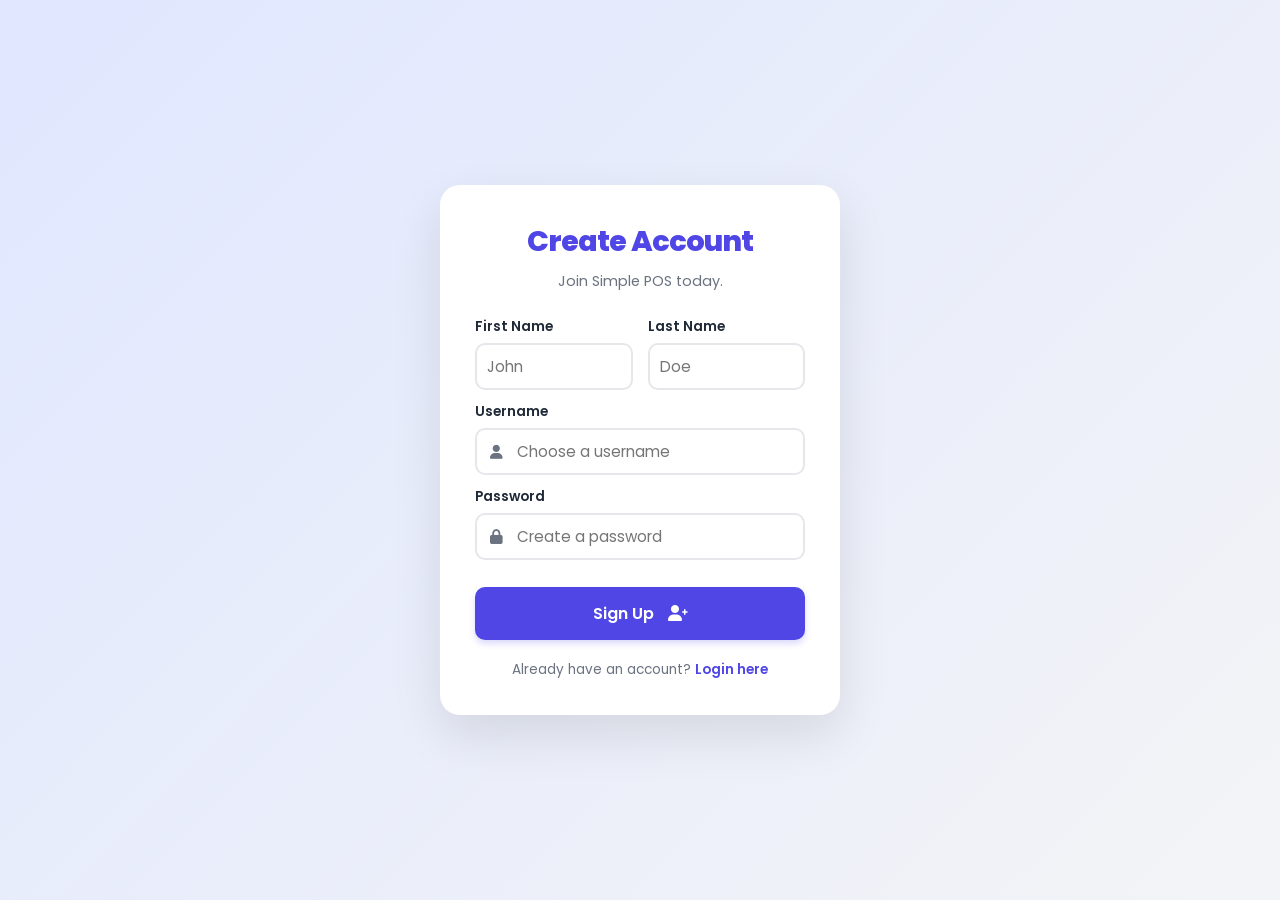
==== signup.html @ 2a73866c "Add files via upload" ====
<!DOCTYPE html>
<html lang="en">
<head>
    <meta charset="UTF-8">
    <meta name="viewport" content="width=device-width, initial-scale=1.0">
    <title>Sign Up - Simple POS</title>
    <link href="https://fonts.googleapis.com/css2?family=Poppins:wght@300;400;600;800&display=swap" rel="stylesheet">
    <link rel="stylesheet" href="https://cdnjs.cloudflare.com/ajax/libs/font-awesome/6.0.0/css/all.min.css">
    <link rel="stylesheet" href="style.css">
</head>
<body>

<div id="notification-container" class="notification-container"></div>

<div class="auth-container">
    <div class="auth-card">
        <div class="auth-header">
            <h1>Create Account</h1>
            <p>Join Simple POS today.</p>
        </div>
        
        <form id="signup-form">
            <div style="display: flex; gap: 15px;">
                <div class="form-group" style="flex:1;">
                    <label>First Name</label>
                    <input type="text" id="firstname" required placeholder="John">
                </div>
                <div class="form-group" style="flex:1;">
                    <label>Last Name</label>
                    <input type="text" id="lastname" required placeholder="Doe">
                </div>
            </div>
            
            <div class="form-group">
                <label>Username</label>
                <div style="position: relative;">
                    <i class="fas fa-user" style="position: absolute; left: 15px; top: 50%; transform: translateY(-50%); color: var(--gray);"></i>
                    <input type="text" id="username" required placeholder="Choose a username" style="padding-left: 40px;">
                </div>
            </div>
            
            <div class="form-group">
                <label>Password</label>
                <div style="position: relative;">
                    <i class="fas fa-lock" style="position: absolute; left: 15px; top: 50%; transform: translateY(-50%); color: var(--gray);"></i>
                    <input type="password" id="password" required placeholder="Create a password" style="padding-left: 40px;">
                </div>
            </div>
            
            <button type="submit" class="btn-auth">
                Sign Up <i class="fas fa-user-plus" style="margin-left: 10px;"></i>
            </button>
        </form>
        
        <div class="auth-footer">
            <p>Already have an account? <a href="login.html">Login here</a></p>
        </div>
    </div>
</div>

<script>
    function showNotification(message, type = 'success') {
        const container = document.getElementById('notification-container');
        const notif = document.createElement('div');
        notif.className = `notification ${type}`;
        const icon = type === 'success' ? 'fa-check-circle' : 'fa-exclamation-circle';
        notif.innerHTML = `<i class="fas ${icon}"></i><span>${message}</span>`;
        
        container.appendChild(notif);
        
        setTimeout(() => {
            notif.classList.add('hiding'); 
            notif.addEventListener('animationend', () => {
                notif.remove();
            });
        }, 3000);
    }

    document.getElementById('signup-form').addEventListener('submit', async (e) => {
        e.preventDefault();
        const first_name = document.getElementById('firstname').value;
        const last_name = document.getElementById('lastname').value;
        const username = document.getElementById('username').value;
        const password = document.getElementById('password').value;
        
        try {
            const res = await fetch('api/auth_register.php', { 
                method: 'POST', 
                headers: { 'Content-Type': 'application/json' }, 
                body: JSON.stringify({ first_name, last_name, username, password }) 
            });
            
            const data = await res.json();
            
            if (res.ok) { 
                showNotification('Account created! Redirecting...', 'success');
                setTimeout(() => window.location.href = 'login.html', 1500);
            } else { 
                showNotification(data.message || 'Signup failed', 'error'); 
            }
        } catch (err) { 
            console.error(err); 
            showNotification('Connection error. Please try again.', 'error'); 
        }
    });
</script>

</body>
</html>
---- style.css ----
:root {
    --primary: #4f46e5;
    --primary-dark: #4338ca;
    --bg: #f3f4f6;
    --white: #ffffff;
    --text: #1f2937;
    --gray: #6b7280;
    --danger: #ef4444;
    --success: #10b981;
    --sidebar-width: 240px;
    --header-height: 60px;
}

* { box-sizing: border-box; margin: 0; padding: 0; font-family: 'Poppins', sans-serif; }

body { 
    background-color: var(--bg); 
    color: var(--text); 
    height: 100vh; 
    display: flex; 
    overflow: hidden; 
    font-size: 0.9rem;
}

/* === AUTH PAGES === */
.auth-container {
    width: 100%;
    height: 100vh;
    display: flex;
    justify-content: center;
    align-items: center;
    background: linear-gradient(135deg, #e0e7ff 0%, #f3f4f6 100%);
    padding: 20px;
}

.auth-card {
    background: var(--white);
    padding: 35px;
    border-radius: 20px;
    box-shadow: 0 20px 50px rgba(0,0,0,0.1);
    width: 100%;
    max-width: 400px;
    animation: bounceUp 0.8s cubic-bezier(0.175, 0.885, 0.32, 1.275) forwards;
}

.auth-header { text-align: center; margin-bottom: 25px; }
.auth-header h1 { font-size: 1.8rem; color: var(--primary); font-weight: 800; margin-bottom: 8px; letter-spacing: -1px; }
.auth-header p { color: var(--gray); font-size: 0.9rem; }
.auth-footer { text-align: center; margin-top: 20px; font-size: 0.85rem; color: var(--gray); }
.auth-footer a { color: var(--primary); text-decoration: none; font-weight: 600; transition: 0.2s; }
.auth-footer a:hover { color: var(--primary-dark); text-decoration: underline; }

.btn-auth {
    width: 100%;
    padding: 14px;
    background: var(--primary);
    color: white;
    border: none;
    border-radius: 10px;
    font-size: 1rem;
    font-weight: 600;
    cursor: pointer;
    transition: all 0.3s;
    margin-top: 15px;
    box-shadow: 0 4px 6px rgba(79, 70, 229, 0.2);
}
.btn-auth:hover { 
    background: var(--primary-dark); 
    transform: translateY(-2px); 
    box-shadow: 0 8px 15px rgba(79, 70, 229, 0.3); 
}

/* === SIDEBAR NAVIGATION === */
.sidebar {
    width: var(--sidebar-width);
    background: var(--white);
    height: 100%;
    display: flex;
    flex-direction: column;
    padding: 15px;
    border-right: 1px solid #e5e7eb;
    flex-shrink: 0;
}

.brand {
    font-size: 1.4rem;
    font-weight: 800;
    color: var(--primary);
    margin-bottom: 30px;
    padding-left: 10px;
    display: block;
    letter-spacing: -0.5px;
    transition: color 0.2s;
    
    /* UPDATED: Allow text wrapping */
    white-space: normal;      /* Allow text to wrap to next line */
    overflow: visible;        /* Show full text */
    text-overflow: clip;      /* Remove ellipsis (...) */
    word-wrap: break-word;    /* Break long words if necessary */
    line-height: 1.2;         /* Better spacing for multi-line text */
    
    cursor: default;
}

.nav-links { list-style: none; flex: 1; }
.nav-links li { margin-bottom: 8px; }

.nav-btn {
    width: 100%;
    display: flex;
    align-items: center;
    gap: 12px;
    padding: 10px 15px;
    border: none;
    background: transparent;
    color: var(--gray);
    font-size: 0.95rem;
    font-weight: 500;
    border-radius: 10px;
    cursor: pointer;
    transition: all 0.3s;
    text-align: left;
}

.nav-btn:hover { background: #f3f4f6; color: var(--primary); }
.nav-btn.active { background: #e0e7ff; color: var(--primary); font-weight: 600; }
.nav-btn i { font-size: 1.1rem; width: 20px; text-align: center; }

.user-profile {
    padding: 12px;
    background: #f9fafb;
    border-radius: 10px;
    display: flex;
    align-items: center;
    gap: 10px;
    margin-top: auto;
}
.user-info { flex: 1; overflow: hidden; }
.user-info h4 { font-size: 0.85rem; margin: 0; white-space: nowrap; overflow: hidden; text-overflow: ellipsis; font-weight: 600; }
.user-info small { font-size: 0.7rem; color: var(--gray); }
.logout-btn { background: #fee2e2; color: #ef4444; border: none; width: 32px; height: 32px; border-radius: 8px; cursor: pointer; display: flex; align-items: center; justify-content: center; transition: 0.2s; font-size: 0.9rem; }
.logout-btn:hover { background: #ef4444; color: white; }

/* === MAIN CONTENT AREA === */
.main-content {
    flex: 1;
    display: flex;
    flex-direction: column;
    height: 100vh;
    overflow: hidden;
    position: relative;
}

.view-section {
    display: none;
    flex: 1;
    flex-direction: column;
    height: 100%;
    overflow: hidden;
    animation: fadeIn 0.4s ease-out;
}
.view-section.active { display: flex; }

/* Keyframes */
@keyframes fadeIn { from { opacity: 0; } to { opacity: 1; } }
@keyframes bounceUp { 0% { opacity: 0; transform: translateY(50px) scale(0.8); } 100% { opacity: 1; transform: translateY(0) scale(1); } }
@keyframes fadeInUp { from { opacity: 0; transform: translateY(15px); } to { opacity: 1; transform: translateY(0); } }

.top-header {
    background: var(--white);
    padding: 0 25px;
    display: flex;
    justify-content: space-between;
    align-items: center;
    border-bottom: 1px solid #e5e7eb;
    height: var(--header-height);
    flex-shrink: 0;
}
.page-title { font-size: 1.1rem; font-weight: 600; }
.search-wrapper { position: relative; width: 280px; }
.search-wrapper i { position: absolute; left: 15px; top: 50%; transform: translateY(-50%); color: var(--gray); font-size: 0.9rem; }
.search-wrapper input { width: 100%; padding: 8px 10px 8px 35px; border-radius: 20px; border: 1px solid #e5e7eb; background: #f9fafb; outline: none; transition: 0.3s; font-size: 0.9rem; }
.search-wrapper input:focus { border-color: var(--primary); background: white; }

/* === POS LAYOUT === */
.pos-container { display: flex; height: calc(100% - var(--header-height)); }
.product-area { flex: 7; padding: 15px; overflow-y: auto; overflow-x: hidden; }
.cart-area { 
    flex: 3; 
    background: var(--white); 
    border-left: 1px solid #e5e7eb; 
    display: flex; 
    flex-direction: column; 
    height: 100%; 
}

/* === CATEGORIES & GRID === */
.categories { display: flex; gap: 8px; margin-bottom: 15px; overflow-x: auto; padding-bottom: 5px; }
.categories button { padding: 6px 14px; border-radius: 20px; border: 1px solid #e5e7eb; background: white; cursor: pointer; white-space: nowrap; transition: 0.2s; font-size: 0.85rem; }
.categories button:hover { background: #f3f4f6; }
.categories button.active { background: var(--primary); color: white; border-color: var(--primary); box-shadow: 0 3px 5px rgba(79, 70, 229, 0.2); }

.product-grid { display: grid; grid-template-columns: repeat(auto-fill, minmax(160px, 1fr)); gap: 15px; }

.product-card { 
    background: white; padding: 12px; border-radius: 14px; text-align: center; 
    border: 1px solid transparent; box-shadow: 0 2px 5px rgba(0,0,0,0.05); 
    transition: 0.2s; position: relative; cursor: pointer; 
    display: flex;
    flex-direction: column;
    height: 100%;
    opacity: 0;
    animation: fadeInUp 0.5s ease-out forwards;
}
.product-card:hover { transform: translateY(-4px); border-color: var(--primary); box-shadow: 0 8px 16px rgba(0,0,0,0.1); }

.product-img-wrapper { 
    width: 100%; 
    aspect-ratio: 1/1; 
    border-radius: 10px; 
    overflow: hidden; 
    background: #f9fafb; 
    margin-bottom: 10px;
    display: flex; align-items: center; justify-content: center;
    position: relative;
    flex-shrink: 0; 
}
.product-img { width: 100%; height: 100%; object-fit: cover; }
.product-card-content { display: flex; flex-direction: column; flex-grow: 1; }
.product-name {
    font-size: 0.9rem; font-weight: 600; margin-bottom: 6px; line-height: 1.3;
    display: -webkit-box; -webkit-line-clamp: 2; line-clamp: 2; -webkit-box-orient: vertical; overflow: hidden; height: 2.6em; 
}
.variant-badge { align-self: center; background-color: #e0e7ff; color: var(--primary); font-size: 0.7rem; font-weight: 600; padding: 2px 8px; border-radius: 10px; margin-bottom: 5px; }
.meta-spacer { height: 1.4em; margin-bottom: 5px; }
.product-price { color: var(--text); font-weight: 800; font-size: 1.1rem; margin-top: auto; }
.card-actions { 
    position: absolute; top: 8px; right: 8px; 
    display: flex; gap: 4px; opacity: 0; transition: opacity 0.2s; 
    background: rgba(255,255,255,0.95); padding: 4px; border-radius: 6px; z-index: 10; 
}
.product-card:hover .card-actions { opacity: 1; }
.action-btn { width: 26px; height: 26px; border-radius: 50%; border: none; cursor: pointer; display: flex; align-items: center; justify-content: center; color: white; font-size: 0.8rem; transition: transform 0.2s; }
.edit-btn { background: #f59e0b; }
.delete-btn { background: #ef4444; }
.action-btn:hover { transform: scale(1.1); }

/* === CART AREA === */
.cart-header { padding: 15px; border-bottom: 1px solid #e5e7eb; display: flex; justify-content: space-between; align-items: center; flex-shrink: 0; height: var(--header-height); }
.cart-header h3 { font-size: 1rem; }
.cart-items { flex: 1; overflow-y: auto; padding: 15px; display: flex; flex-direction: column; gap: 12px; }

.empty-cart-state {
    flex: 1; display: flex; flex-direction: column; justify-content: center; align-items: center; 
    color: var(--gray); text-align: center; opacity: 0.6;
    animation: fadeIn 0.3s ease;
}
.empty-cart-state p { font-size: 1.1rem; font-weight: 500; margin-top: 0; }

.cart-item { 
    display: grid;
    /* Columns: Image | Info/Controls | Price/Remove */
    grid-template-columns: 60px 1fr auto; 
    /* Rows: Top (Info+Remove) | Bottom (Controls+Price) */
    grid-template-rows: auto auto; 
    gap: 8px 12px;
    background: white;
    border: 1px solid #e5e7eb;
    border-radius: 12px;
    padding: 12px;
    position: relative;
    transition: all 0.2s;
    flex-shrink: 0;
}

.cart-item-img { width: 45px; height: 45px; border-radius: 8px; object-fit: cover; background: #f3f4f6; flex-shrink: 0; }
.item-info { 
    grid-row: 1;
    grid-column: 2;
    display: flex;
    flex-direction: column;
    justify-content: center;
}
.item-info h4 { 
    font-size: 0.9rem; 
    font-weight: 700; 
    margin-bottom: 2px; 
    color: var(--text);
    line-height: 1.2;
}
.item-info .unit-price { 
    font-size: 0.75rem; 
    color: var(--gray); 
}

.item-controls { 
    grid-row: 2;
    grid-column: 2;
    align-self: end;
    justify-self: start;
    
    display: flex; 
    align-items: center; 
    background: white; 
    border: 1px solid #e5e7eb; /* Border instead of gray bg */
    border-radius: 8px; 
    padding: 0;
    height: 32px; /* Fixed height for neatness */
    overflow: hidden;
}

.qty-btn { 
    background: white; 
    border: none; 
    width: 30px; 
    height: 100%; 
    cursor: pointer; 
    font-weight: bold; 
    color: var(--primary); 
    font-size: 1rem;
    transition: background 0.2s;
}

.qty-btn:hover { 
    background: #f3f4f6; 
}

.item-controls span { 
    margin: 0 8px; 
    font-weight: 600; 
    font-size: 0.85rem; }

.item-controls span.qty-val { 
    margin: 0; 
    padding: 0 8px;
    font-weight: 600; 
    font-size: 0.9rem; 
    min-width: 24px;
    text-align: center;
    color: var(--text);
}

.item-total { 
    grid-row: 2;
    grid-column: 3;
    align-self: end;
    justify-self: end;
    
    font-weight: 800; 
    font-size: 1.1rem; /* Bigger font */
    color: var(--text);
    line-height: 1;
    margin-bottom: 4px; /* Align visually with buttons */
}

.btn-remove-item { 
    grid-row: 1;
    grid-column: 3;
    justify-self: end;
    align-self: start;
    
    background: transparent; 
    color: #9ca3af; /* Softer gray */
    border: none; 
    width: 24px; 
    height: 24px; 
    cursor: pointer; 
    font-size: 0.9rem; 
    margin: -4px -4px 0 0; /* Pull slightly to corner */
    transition: color 0.2s;
}

.btn-remove-item:hover { 
    color: var(--danger); 
    background: transparent;
}

.cart-footer { padding: 20px; background: #f9fafb; border-top: 1px solid #e5e7eb; flex-shrink: 0; }
.summary-row { display: flex; justify-content: space-between; margin-bottom: 5px; font-size: 0.85rem; color: var(--gray); }
.total { display: flex; justify-content: space-between; font-size: 1.2rem; font-weight: 800; color: var(--text); border-top: 1px solid #e5e7eb; padding-top: 10px; margin-top: 8px; }

/* === SALES VIEW === */
.sales-view-content { padding: 25px; overflow-y: auto; height: 100%; }
.stats-cards { display: grid; grid-template-columns: repeat(2, 1fr); gap: 15px; margin-bottom: 25px; }
.stat-card { background: white; padding: 18px; border-radius: 14px; box-shadow: 0 2px 10px rgba(0,0,0,0.05); display: flex; align-items: center; gap: 15px; }
.stat-icon { width: 50px; height: 50px; border-radius: 12px; background: #e0e7ff; color: var(--primary); display: flex; align-items: center; justify-content: center; font-size: 1.5rem; }
.stat-info h3 { font-size: 1.5rem; margin: 0; color: var(--text); font-weight: 700; }
.stat-info p { margin: 0; color: var(--gray); font-size: 0.85rem; }

.table-container { background: white; border-radius: 14px; padding: 15px; box-shadow: 0 2px 10px rgba(0,0,0,0.05); overflow: hidden; }
.styled-table { width: 100%; border-collapse: collapse; }
.styled-table th { text-align: left; padding: 12px; color: var(--gray); border-bottom: 2px solid #e5e7eb; font-size: 0.85rem; }
.styled-table td { padding: 12px; border-bottom: 1px solid #f3f4f6; color: var(--text); font-size: 0.9rem; }

.clickable-row { cursor: pointer; transition: background 0.2s; }
.clickable-row:hover { background: #f8fafc; }
.clickable-row.active-row { background: #f0f4ff; border-left: 4px solid var(--primary); }

.order-detail-row td { padding: 0 !important; background: #fcfcfd; }
.detail-container { 
    padding: 20px 30px; 
    border-bottom: 2px solid #eee; 
    animation: slideDown 0.3s ease-out; 
}

@keyframes slideDown { 
    from { opacity: 0; transform: translateY(-10px); } 
    to { opacity: 1; transform: translateY(0); } 
}

.detail-table { width: 100%; margin-bottom: 20px; border-spacing: 0; }
.detail-table th { font-size: 0.75rem; text-transform: uppercase; color: var(--gray); padding-bottom: 10px; border-bottom: 1px solid #eee; }
.detail-table td { padding: 8px 0; font-size: 0.85rem; border-bottom: none; }

.detail-footer { display: flex; justify-content: space-between; align-items: flex-start; padding-top: 15px; border-top: 2px solid #f3f4f6; }
.detail-footer .breakdown { width: 250px; }
.detail-footer .breakdown p { display: flex; justify-content: space-between; margin-bottom: 4px; font-size: 0.85rem; }
.detail-footer .breakdown h4 { display: flex; justify-content: space-between; font-weight: 700; color: var(--text); }
.detail-footer .actions { text-align: right; }

/* === MODALS === */
.modal { display: none; position: fixed; z-index: 5000; top: 0; left: 0; width: 100%; height: 100%; background: rgba(0,0,0,0.5); align-items: center; justify-content: center; }
.modal.active { display: flex; }
.modal-content { 
    background-color: white; padding: 25px; border-radius: 16px; width: 450px; max-width: 90%; 
    box-shadow: 0 20px 50px rgba(0,0,0,0.2); 
    transform: scale(0.9); opacity: 0; transition: 0.3s; max-height: 90vh; overflow-y: auto; 
}
.modal.active .modal-content { transform: scale(1); opacity: 1; }

.modal-content.animate-out { animation: scaleFadeOut 0.3s forwards; }
.modal-content.animate-in { animation: bounceUp 0.5s cubic-bezier(0.175, 0.885, 0.32, 1.275) forwards; }
@keyframes scaleFadeOut { to { opacity: 0; transform: scale(0.8); } }

.modal-header { display: flex; justify-content: space-between; align-items: center; margin-bottom: 20px; }
.modal-header h2 { font-size: 1.3rem; margin: 0; }
.close-btn { background: none; border: none; font-size: 1.3rem; cursor: pointer; color: var(--gray); transition: 0.2s; }
.close-btn:hover { color: var(--danger); transform: rotate(90deg); }

/* === GLOBAL UTILS === */
.btn-primary { background: var(--primary); color: white; border: none; padding: 10px 18px; border-radius: 10px; cursor: pointer; font-weight: 600; transition: 0.2s; display: inline-flex; align-items: center; justify-content: center; gap: 8px; font-size: 0.9rem; }
.btn-primary:hover { background: var(--primary-dark); transform: translateY(-1px); }
.btn-danger { background: #fee2e2; color: #ef4444; border: none; padding: 6px 10px; border-radius: 8px; cursor: pointer; transition: 0.2s; font-size: 0.85rem; }
.btn-danger:hover { background: #ef4444; color: white; }
.checkout-btn { width: 100%; background: var(--primary); color: white; padding: 14px; font-size: 1.05rem; border-radius: 12px; border: none; font-weight: bold; cursor: pointer; transition: 0.2s; margin-top: 20px; }
.checkout-btn:hover { background: var(--primary-dark); transform: translateY(-2px); }
.text-success { color: #10b981; font-weight: bold; }

/* === NOTIFICATIONS === */
.notification-container { 
    position: fixed; 
    bottom: 30px; 
    left: 50%; 
    transform: translateX(-50%); 
    z-index: 9999; 
    display: flex; 
    flex-direction: column-reverse; 
    gap: 10px; 
}

.notification { 
    background: white; 
    padding: 10px 20px; 
    border-radius: 50px; 
    box-shadow: 0 10px 30px rgba(0,0,0,0.15); 
    display: flex; 
    gap: 10px; 
    align-items: center; 
    min-width: 250px;
    animation: popUp 0.4s cubic-bezier(0.175, 0.885, 0.32, 1.275) forwards;
}
.notification.hiding {
    animation: popDown 0.4s cubic-bezier(0.175, 0.885, 0.32, 1.275) forwards;
}

@keyframes popUp { 
    from { transform: translateY(100px) scale(0.8); opacity: 0; } 
    to { transform: translateY(0) scale(1); opacity: 1; } 
}

@keyframes popDown { 
    from { transform: translateY(0) scale(1); opacity: 1; } 
    to { transform: translateY(100px) scale(0.8); opacity: 0; } 
}

.form-group { margin-bottom: 12px; }
.form-group label { display: block; font-weight: 600; margin-bottom: 6px; font-size: 0.85rem; }
.form-group input, .form-group select { width: 100%; padding: 10px; border: 2px solid #e5e7eb; border-radius: 10px; font-size: 0.95rem; outline: none; }
.form-group input:focus, .form-group select:focus { border-color: var(--primary); }

/* Payment Buttons */
.payment-methods { display: grid; grid-template-columns: 1fr 1fr; gap: 12px; margin-bottom: 20px; }
.pay-btn { padding: 15px; border: 2px solid #e5e7eb; background: white; border-radius: 12px; cursor: pointer; display: flex; flex-direction: column; align-items: center; gap: 8px; transition: all 0.3s; position: relative; overflow: hidden; }
.pay-btn:hover { border-color: var(--primary); transform: translateY(-3px); box-shadow: 0 5px 15px rgba(0,0,0,0.05); }
.pay-btn.active { border-color: var(--primary); background: #e0e7ff; color: var(--primary); font-weight: bold; }
.pay-btn i { font-size: 1.5rem; }
.payment-input-area { background: #f9fafb; padding: 15px; border-radius: 12px; border: 1px dashed #cbd5e1; margin-bottom: 15px; text-align: center; }
.payment-input-area label { display: block; margin-bottom: 8px; color: var(--gray); font-weight: 600; font-size: 0.9rem; }
.payment-input-area input { width: 100%; padding: 12px; border: 2px solid #e5e7eb; border-radius: 10px; font-size: 1.3rem; text-align: center; font-weight: bold; color: var(--primary); outline: none; }
.payment-input-area input:focus { border-color: var(--primary); background: white; }

/* Image Upload & Variant */
.image-upload-wrapper { width: 100%; display: flex; justify-content: center; margin-bottom: 15px; }
.image-upload-box { width: 120px; height: 120px; border: 2px dashed #cbd5e1; border-radius: 15px; display: flex; flex-direction: column; justify-content: center; align-items: center; cursor: pointer; background-color: #f9fafb; transition: all 0.3s; position: relative; overflow: hidden; }
.image-upload-box:hover { border-color: var(--primary); background-color: #e0e7ff; }
.image-upload-box img { width: 100%; height: 100%; object-fit: cover; position: absolute; top: 0; left: 0; z-index: 2; }
.upload-placeholder { display: flex; flex-direction: column; align-items: center; color: var(--gray); z-index: 1; font-size: 0.9rem; }

/* === FIXED: VARIANT ROWS STYLING === */
.variant-row { 
    display: flex; 
    gap: 10px; 
    margin-bottom: 10px; 
    align-items: center;
}
.variant-row input { 
    flex: 1; 
    min-width: 70px; 
    padding: 10px; 
    border: 2px solid #e5e7eb; 
    border-radius: 10px; 
    outline: none;
    font-size: 0.9rem;
}
.variant-row input:focus {
    border-color: var(--primary);
}
.btn-remove-variant { 
    flex-shrink: 0; 
    width: 36px; 
    height: 36px; 
    background: #fee2e2; 
    color: var(--danger); 
    border: none; 
    border-radius: 10px; 
    cursor: pointer; 
    display: flex; 
    align-items: center; 
    justify-content: center; 
    font-size: 1.1rem; 
    transition: 0.2s; 
}
.btn-remove-variant:hover { background: var(--danger); color: white; }

/* === FIXED SETTINGS PAGE LAYOUT === */

/* 1. Enable Scrolling for the Settings Page */
.settings-view-content {
    padding: 25px;
    height: 100%;       /* Take full height of parent */
    overflow-y: auto;   /* Scroll if content is too long */
    overflow-x: hidden;
    box-sizing: border-box;
}

/* 2. Container for Side-by-Side Cards */
.settings-grid-row {
    display: grid;
    grid-template-columns: 1fr 1fr; /* Two equal columns */
    gap: 20px;
    margin-bottom: 20px;
}

/* On smaller screens, stack them */
@media (max-width: 768px) {
    .settings-grid-row {
        grid-template-columns: 1fr;
    }
}

/* 3. Card Adjustments */
.settings-card {
    background: white;
    padding: 25px;
    border-radius: 14px;
    box-shadow: 0 2px 10px rgba(0,0,0,0.05);
    border: 1px solid #e5e7eb;
    animation: fadeInUp 0.5s ease-out forwards;
    height: 100%; /* Make cards same height */
    display: flex;
    flex-direction: column;
}

.settings-header {
    margin-bottom: 20px;
    border-bottom: 1px solid #f3f4f6;
    padding-bottom: 15px;
}

.settings-header h3 {
    font-size: 1.1rem;
    color: var(--text);
    font-weight: 700;
    margin: 0;
}

.settings-footer {
    margin-top: auto; /* Pushes button to bottom of card */
    text-align: right;
    border-top: 1px solid #f3f4f6;
    padding-top: 20px;
}

/* 4. Input Field Styling */
.settings-card input[type="text"],
.settings-card input[type="number"] {
    width: 100%;
    padding: 12px;
    border: 1px solid #e5e7eb;
    border-radius: 8px;
    font-size: 0.95rem;
    color: var(--text);
    background: #f9fafb;
    transition: 0.2s;
}

.settings-card input:focus {
    border-color: var(--primary);
    background: white;
    outline: none;
}

/* === DATE SEPARATOR STYLING === */
.date-separator td {
    background-color: #f3f4f6; /* Light gray background */
    color: var(--primary-dark); /* Dark primary color text */
    font-weight: 800;
    font-size: 0.85rem;
    text-transform: uppercase;
    letter-spacing: 0.5px;
    padding: 10px 15px !important;
    border-bottom: 2px solid #e5e7eb;
}

/* Optional: Add a left border to match branding */
.date-separator td {
    border-left: 4px solid var(--primary);
}

/* === SALES HISTORY DATE SEPARATOR === */
.date-separator td {
    background-color: #f3f4f6;
    color: var(--primary);
    font-weight: 700;
    font-size: 0.9rem;
    padding: 10px 15px !important;
    border-bottom: 2px solid #e5e7eb;
    text-transform: uppercase;
    letter-spacing: 0.5px;
}
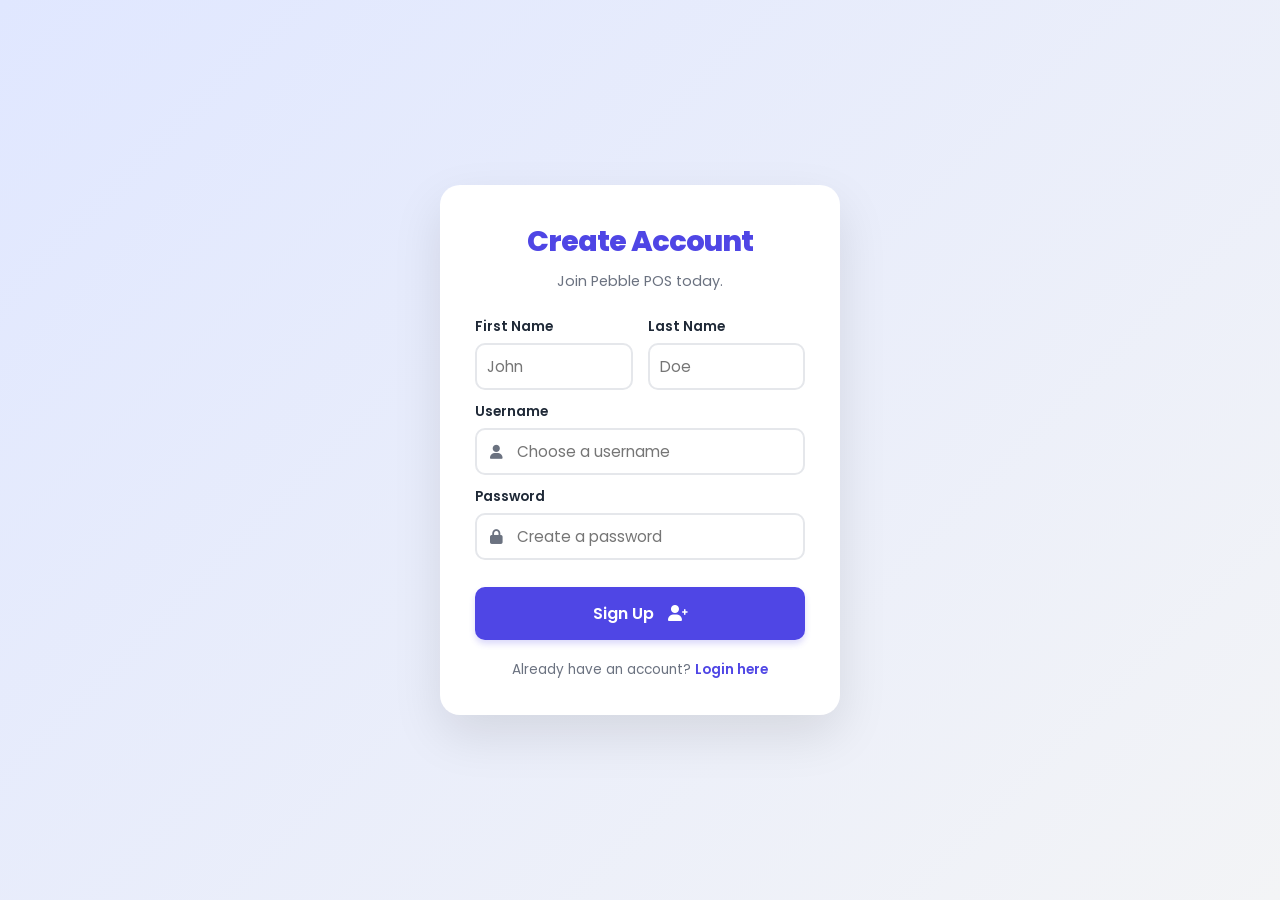
==== commit 19d8ab51: "Add files via upload" ====
--- a/signup.html
+++ b/signup.html
@@ -3,7 +3,8 @@
 <head>
     <meta charset="UTF-8">
     <meta name="viewport" content="width=device-width, initial-scale=1.0">
-    <title>Sign Up - Simple POS</title>
+    <title>Sign Up - Pebble POS</title>
+    <link rel="icon" type="image/png" href="pebble.png">
     <link href="https://fonts.googleapis.com/css2?family=Poppins:wght@300;400;600;800&display=swap" rel="stylesheet">
     <link rel="stylesheet" href="https://cdnjs.cloudflare.com/ajax/libs/font-awesome/6.0.0/css/all.min.css">
     <link rel="stylesheet" href="style.css">
@@ -16,7 +17,7 @@
     <div class="auth-card">
         <div class="auth-header">
             <h1>Create Account</h1>
-            <p>Join Simple POS today.</p>
+            <p>Join Pebble POS today.</p>
         </div>
         
         <form id="signup-form">
